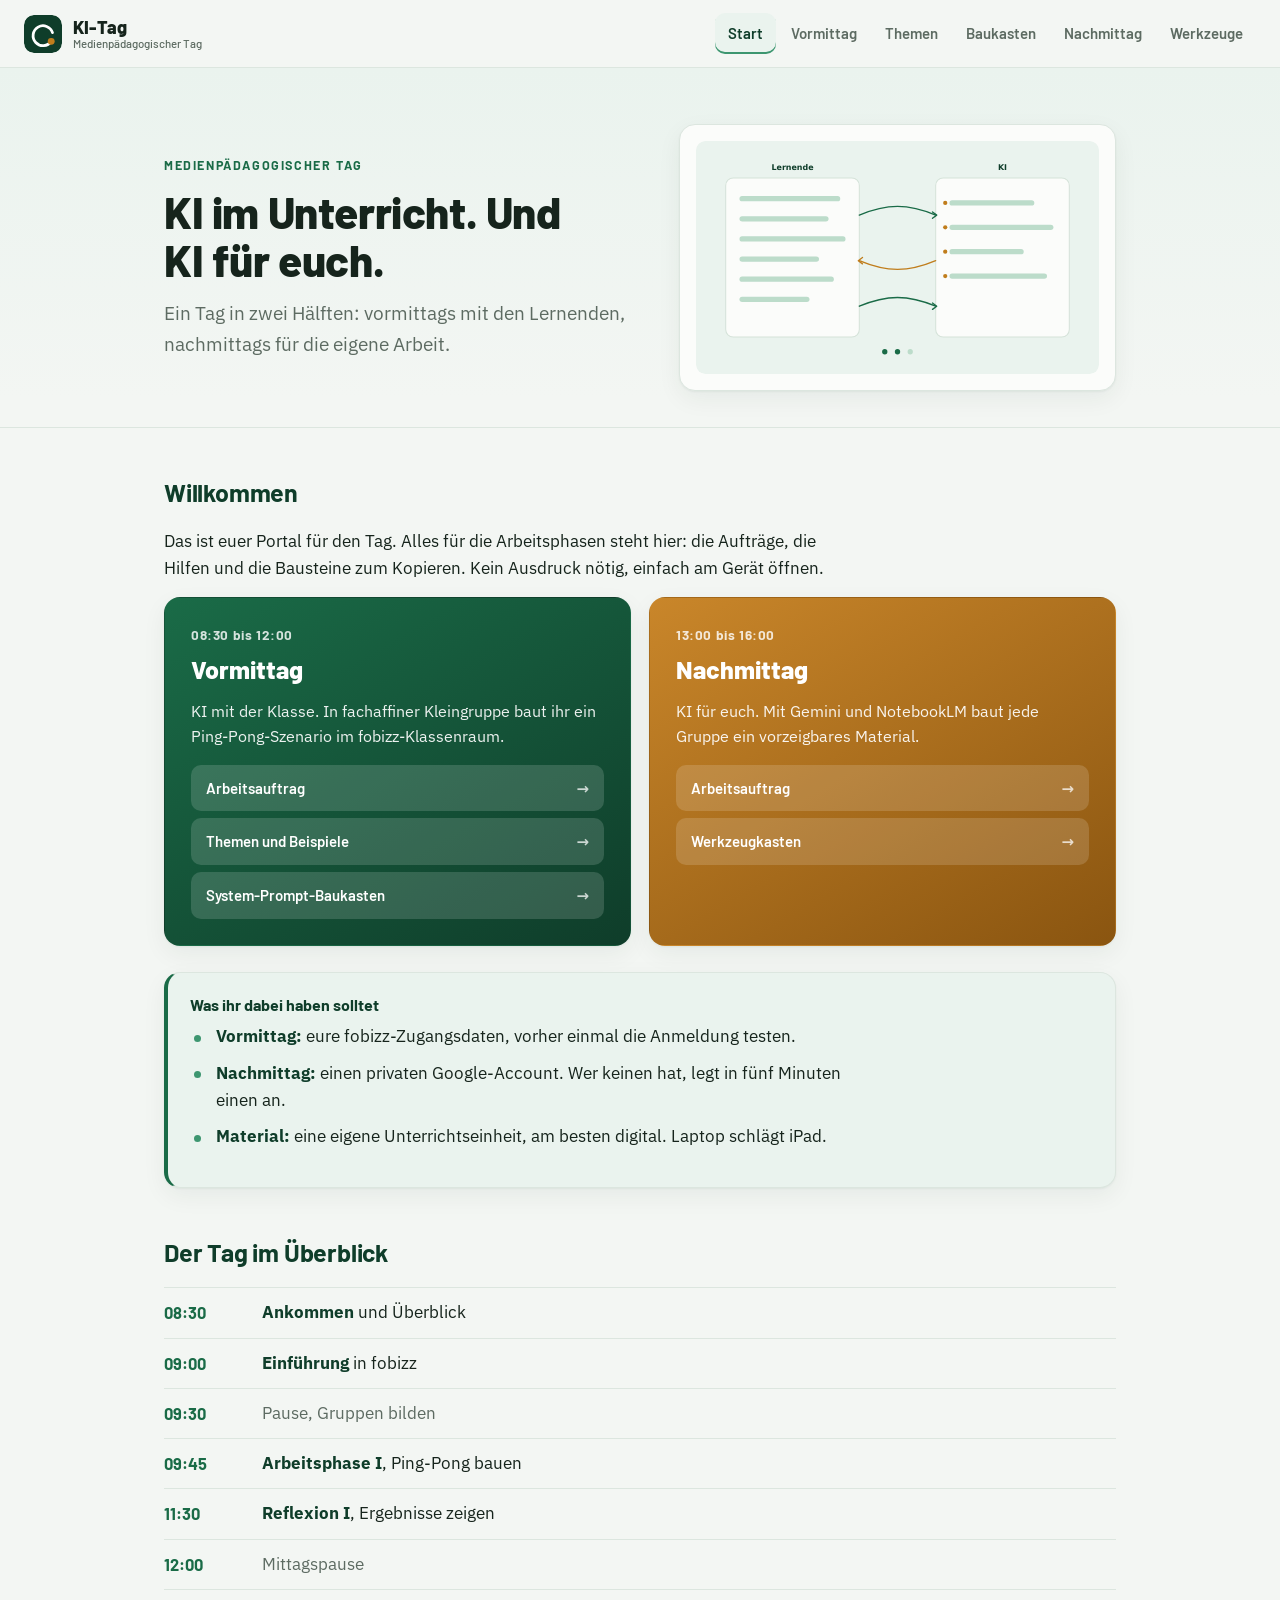
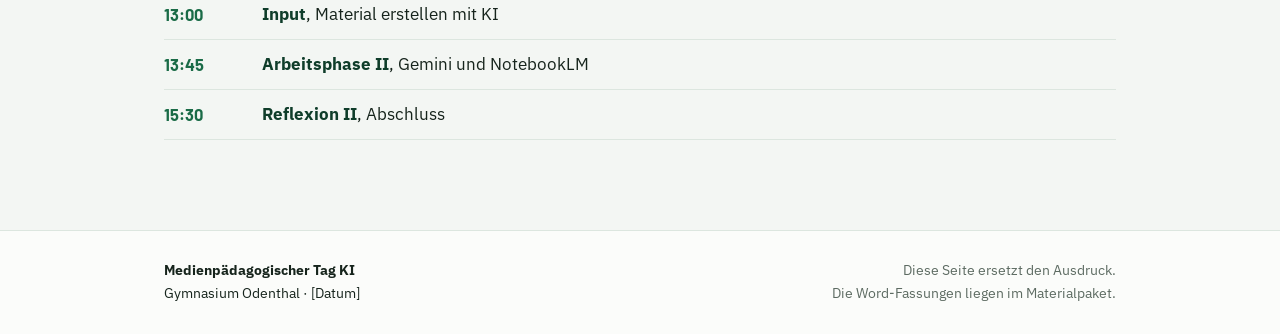
==== website/index.html @ efa5edaa "Master-Paket Medienpädagogischer Tag KI Vollständiges Material für einen KI-Fortbildungstag am Gymna" ====
<!DOCTYPE html>
<html lang="de">
<head>
<meta charset="UTF-8">
<meta name="viewport" content="width=device-width, initial-scale=1">
<meta name="color-scheme" content="light dark">
<title>KI im Unterricht. Und KI für euch. · KI-Tag</title>
<link rel="icon" href="art/mark.svg">
<link rel="preconnect" href="https://fonts.googleapis.com">
<link rel="preconnect" href="https://fonts.gstatic.com" crossorigin>
<link href="https://fonts.googleapis.com/css2?family=Barlow:wght@500;600;700;800&family=IBM+Plex+Sans:wght@400;500;600&display=swap" rel="stylesheet">
<link rel="stylesheet" href="style.css?v=202608081711">
<script>document.documentElement.className+=" js";</script>
</head>
<body class="">
<a class="skip" href="#main">Zum Inhalt springen</a>
<header class="bar">
  <a class="brand" href="index.html">
    <img src="art/mark.svg" alt="" width="38" height="38">
    <span><b>KI-Tag</b><small>Medienpädagogischer Tag</small></span>
  </a>
  <button class="burger" type="button" aria-label="Menü öffnen" aria-expanded="false" data-burger>
    <span></span><span></span><span></span>
  </button>
  <nav class="nav" data-nav><a class="on" href="index.html">Start</a><a class="" href="vormittag-auftrag.html">Vormittag</a><a class="" href="vormittag-themen.html">Themen</a><a class="" href="vormittag-baukasten.html">Baukasten</a><a class="" href="nachmittag-auftrag.html">Nachmittag</a><a class="" href="nachmittag-werkzeugkasten.html">Werkzeuge</a></nav>
</header>

<main id="main">
  <section class="hero split">
    <div class="wrap hero-in">
      <div class="hero-txt">
        <p class="kick">Medienpädagogischer Tag</p>
        <h1>KI im Unterricht. Und KI für euch.</h1>
        <p class="lead">Ein Tag in zwei Hälften: vormittags mit den Lernenden, nachmittags für die eigene Arbeit.</p>
      </div>
      <div class="hero-art"><figure class="art" data-r><img src="art/hero-dialog.svg" alt="Lernende schreiben, die KI fragt zurück, in mehreren Runden" loading="lazy"></figure></div>
    </div>
  </section>
  <div class="wrap body">
<h2>Willkommen</h2>
<p>Das ist euer Portal für den Tag. Alles für die Arbeitsphasen steht hier: die Aufträge, die Hilfen und die
Bausteine zum Kopieren. Kein Ausdruck nötig, einfach am Gerät öffnen.</p>

<div class="phases">
  <div class="ph a" data-r>
    <div class="when">08:30 bis 12:00</div>
    <h2>Vormittag</h2>
    <p>KI mit der Klasse. In fachaffiner Kleingruppe baut ihr ein Ping-Pong-Szenario im fobizz-Klassenraum.</p>
    <div class="lnks">
      <a href="vormittag-auftrag.html">Arbeitsauftrag <span>&rarr;</span></a>
      <a href="vormittag-themen.html">Themen und Beispiele <span>&rarr;</span></a>
      <a href="vormittag-baukasten.html">System-Prompt-Baukasten <span>&rarr;</span></a>
    </div>
  </div>
  <div class="ph b" data-r>
    <div class="when">13:00 bis 16:00</div>
    <h2>Nachmittag</h2>
    <p>KI für euch. Mit Gemini und NotebookLM baut jede Gruppe ein vorzeigbares Material.</p>
    <div class="lnks">
      <a href="nachmittag-auftrag.html">Arbeitsauftrag <span>&rarr;</span></a>
      <a href="nachmittag-werkzeugkasten.html">Werkzeugkasten <span>&rarr;</span></a>
    </div>
  </div>
</div>

<aside class="note ok" data-r><h4>Was ihr dabei haben solltet</h4><ul class="ul"><li><b>Vormittag:</b> eure fobizz-Zugangsdaten, vorher einmal die Anmeldung testen.</li><li><b>Nachmittag:</b> einen privaten Google-Account. Wer keinen hat, legt in fünf Minuten einen an.</li><li><b>Material:</b> eine eigene Unterrichtseinheit, am besten digital. Laptop schlägt iPad.</li></ul></aside>

<h2>Der Tag im Überblick</h2>
<div class="tl" data-r><div class=""><span class="t">08:30</span><span class="w"><b>Ankommen</b> und Überblick</span></div><div class=""><span class="t">09:00</span><span class="w"><b>Einführung</b> in fobizz</span></div><div class="brk"><span class="t">09:30</span><span class="w">Pause, Gruppen bilden</span></div><div class=""><span class="t">09:45</span><span class="w"><b>Arbeitsphase I</b>, Ping-Pong bauen</span></div><div class=""><span class="t">11:30</span><span class="w"><b>Reflexion I</b>, Ergebnisse zeigen</span></div><div class="brk"><span class="t">12:00</span><span class="w">Mittagspause</span></div><div class=""><span class="t">13:00</span><span class="w"><b>Input</b>, Material erstellen mit KI</span></div><div class=""><span class="t">13:45</span><span class="w"><b>Arbeitsphase II</b>, Gemini und NotebookLM</span></div><div class=""><span class="t">15:30</span><span class="w"><b>Reflexion II</b>, Abschluss</span></div></div>
  </div>
</main>

<footer>
  <div class="wrap foot">
    <p><b>Medienpädagogischer Tag KI</b><br>Gymnasium Odenthal · [Datum]</p>
    <p class="mut">Diese Seite ersetzt den Ausdruck.<br>Die Word-Fassungen liegen im Materialpaket.</p>
  </div>
</footer>
<script src="app.js?v=202608081711"></script>
</body>
</html>
---- website/style.css ----
/* KI-Tag. Eine Akzentfarbe (Grün), Amber nur als Phasen-/Warnmarker.
   Radien: 16 Karten, 10 klein, pill für Chips. Konsequent. */
:root{
  --g900:#0f3d2a; --g700:#1a6b47; --g500:#3d9670; --g200:#bcdcca; --g50:#eaf3ee;
  --amb:#a8690f; --amb-bg:#f8ecd7; --amb-ln:#e2c48c;
  --ink:#16241c; --mut:#5d6b62; --line:#dce6df;
  --bg:#f3f6f3; --card:#fbfcfa; --code:#123125; --code-tx:#e6f2ea;
  --r-card:16px; --r-sm:10px;
  --sh:0 1px 2px rgba(16,54,36,.05), 0 8px 24px rgba(16,54,36,.06);
  --disp:"Barlow","Segoe UI Semibold",system-ui,sans-serif;
  --text:"IBM Plex Sans","Segoe UI",system-ui,sans-serif;
}
@media (prefers-color-scheme: dark){
  :root{
    --g900:#a8dcc0; --g700:#5fbc8d; --g500:#4aa87a; --g200:#2b4d3b; --g50:#17281f;
    --amb:#e0a94a; --amb-bg:#2c2216; --amb-ln:#5c451f;
    --ink:#e8efe9; --mut:#9fb0a5; --line:#26372d;
    --bg:#0e1712; --card:#141f19; --code:#0a1710; --code-tx:#dcecE2;
    --sh:0 1px 2px rgba(0,0,0,.3), 0 8px 24px rgba(0,0,0,.25);
  }
}
*{box-sizing:border-box;margin:0;padding:0}
html{scroll-behavior:smooth}
body{font-family:var(--text);color:var(--ink);background:var(--bg);line-height:1.65;
  -webkit-font-smoothing:antialiased;font-size:16.5px}
h1,h2,h3,h4,.kick,.brand,.tag,.sn,.dur,.copy,dt{font-family:var(--disp)}
.wrap{max-width:1000px;margin-inline:auto;padding-inline:24px}
.skip{position:absolute;left:-999px}
.skip:focus{left:12px;top:12px;z-index:99;background:var(--g900);color:#fff;padding:10px 16px;border-radius:var(--r-sm)}

/* Kopfleiste, eine Zeile, max 72px */
.bar{position:sticky;top:0;z-index:40;display:flex;align-items:center;gap:20px;height:68px;
  padding-inline:24px;background:color-mix(in srgb, var(--bg) 88%, transparent);
  backdrop-filter:blur(10px);border-bottom:1px solid var(--line)}
.brand{display:flex;align-items:center;gap:11px;text-decoration:none;color:var(--ink);margin-right:auto}
.brand img{border-radius:10px;display:block}
.brand span{display:flex;flex-direction:column;line-height:1.15}
.brand b{font-size:18px;font-weight:800;letter-spacing:.2px}
.brand small{font-size:11.5px;color:var(--mut);font-weight:500}
.nav{display:flex;gap:2px}
.nav a{color:var(--mut);text-decoration:none;font-family:var(--disp);font-weight:600;font-size:15px;
  padding:8px 13px;border-radius:var(--r-sm);transition:background .15s,color .15s}
.nav a:hover{color:var(--ink);background:var(--g50)}
.nav a.on{color:var(--g900);background:var(--g50);box-shadow:inset 0 -2px 0 var(--g500)}
.burger{display:none;flex-direction:column;gap:5px;background:none;border:0;padding:9px;cursor:pointer}
.burger span{width:24px;height:2.5px;background:var(--ink);border-radius:2px}

/* Hero */
.hero{padding:56px 0 36px;border-bottom:1px solid var(--line);
  background:linear-gradient(180deg, var(--g50) 0%, transparent 92%)}
body.ph-nm .hero{background:linear-gradient(180deg, var(--amb-bg) 0%, transparent 92%)}
.hero-in{display:grid;gap:32px;align-items:center}
.hero.split .hero-in{grid-template-columns:1.05fr .95fr}
.kick{font-size:12.5px;font-weight:700;letter-spacing:1.6px;text-transform:uppercase;
  color:var(--g700);margin-bottom:12px}
body.ph-nm .kick{color:var(--amb)}
h1{font-family:var(--disp);font-size:clamp(29px,4.4vw,44px);font-weight:800;line-height:1.1;
  letter-spacing:-.4px;max-width:17ch}
.lead{font-size:clamp(16.5px,1.7vw,19px);color:var(--mut);margin-top:13px;max-width:46ch}
.hero-art .art{margin:0}

/* Inhalt */
/* Nur vertikal setzen. Die Kurzschreibweise würde padding-inline von .wrap plätten. */
.body{padding-block:44px 72px}
.body>h2{font-family:var(--disp);font-size:25px;font-weight:700;color:var(--g900);
  margin:44px 0 14px;letter-spacing:-.2px}
.body>h2:first-child{margin-top:0}
.body>p{margin-bottom:15px;max-width:68ch}
.mut{color:var(--mut)}
a{color:var(--g700)}
a:hover{color:var(--g900)}

/* Grafik-Karten */
.art{background:var(--card);border:1px solid var(--line);border-radius:var(--r-card);
  padding:16px;box-shadow:var(--sh);margin:22px 0}
.art.wide{padding:20px}
.art img{width:100%;display:block;border-radius:8px}
/* Im Dunkelmodus wird die Grafik zur hellen Tafel statt zu Weiß-in-Dunkel-in-Dunkel. */
@media (prefers-color-scheme: dark){
  .art{background:#eef2ef;border-color:#31463a}
  .art img{border-radius:6px}
}

/* Listen */
.ul{list-style:none;margin:0 0 18px}
.ul li{position:relative;padding-left:26px;margin-bottom:9px;max-width:68ch}
.ul li::before{content:"";position:absolute;left:4px;top:.72em;width:7px;height:7px;
  border-radius:50%;background:var(--g500)}
.ul li b{color:var(--g900)}

/* Karten */
.grid{display:grid;gap:16px;margin:6px 0 22px}
.grid.c2{grid-template-columns:1fr 1fr}
.grid.c3{grid-template-columns:repeat(3,1fr)}
.card{background:var(--card);border:1px solid var(--line);border-radius:var(--r-card);
  padding:22px;box-shadow:var(--sh);transition:transform .18s, box-shadow .18s}
.card:hover{transform:translateY(-2px);box-shadow:0 2px 4px rgba(16,54,36,.06),0 14px 32px rgba(16,54,36,.09)}
.card h3{font-size:18.5px;font-weight:700;color:var(--g900);margin-bottom:7px}
.card p{font-size:15.5px;margin-bottom:8px}
.card .ul li{font-size:15px}
.card.amb{background:var(--amb-bg);border-color:var(--amb-ln)}
.card.amb h3{color:var(--amb)}
.tag{display:inline-block;font-size:11.5px;font-weight:700;letter-spacing:.7px;text-transform:uppercase;
  color:#fff;background:var(--g700);padding:3px 11px;border-radius:999px;margin-bottom:9px}
.card.amb .tag{background:var(--amb)}

/* Hinweise */
.note{border-radius:var(--r-card);padding:19px 22px;margin:20px 0;border:1px solid var(--line);
  background:var(--card);box-shadow:var(--sh);border-left:4px solid var(--g500)}
.note h4{font-size:16px;margin-bottom:5px;color:var(--g900)}
.note p{font-size:15.5px}
.note.warn{background:var(--amb-bg);border-color:var(--amb-ln);border-left-color:var(--amb)}
.note.warn h4{color:var(--amb)}
.note.ok{border-left-color:var(--g700);background:var(--g50)}

/* Schritte */
.steps{list-style:none;counter-reset:s;margin:8px 0 24px}
.steps>li{background:var(--card);border:1px solid var(--line);border-radius:var(--r-card);
  padding:20px 22px;margin-bottom:13px;box-shadow:var(--sh)}
.sh{display:flex;align-items:center;gap:13px;margin-bottom:7px}
.sn{flex:0 0 auto;display:grid;place-items:center;width:34px;height:34px;border-radius:50%;
  background:var(--g700);color:#fff;font-weight:800;font-size:16px}
.sh h3{font-size:18.5px;color:var(--g900);flex:1;font-weight:700}
.dur{flex:0 0 auto;background:var(--g50);color:var(--g700);font-weight:700;font-size:12.5px;
  padding:4px 11px;border-radius:999px;white-space:nowrap}
.sb{padding-left:47px}
.sb p{font-size:15.5px;margin-bottom:8px}

/* Code + Kopieren */
.snip{position:relative;margin:11px 0 15px}
.snip pre{background:var(--code);color:var(--code-tx);border-radius:12px;padding:18px 20px;
  padding-right:118px;overflow:auto}
.snip code{font-family:ui-monospace,"SF Mono",Menlo,Consolas,monospace;font-size:14px;
  line-height:1.6;white-space:pre-wrap}
.copy{position:absolute;top:11px;right:11px;background:var(--g500);color:#fff;border:0;
  font-family:var(--disp);font-weight:700;font-size:13px;padding:7px 14px;border-radius:9px;
  cursor:pointer;transition:background .15s, transform .1s}
.copy:hover{background:var(--g700)}
.copy:active{transform:scale(.97)}
.copy.done{background:var(--amb);color:#fff}

/* Definitionsliste (Beispiele) */
.dl{margin:2px 0 0}
.dl>div{display:grid;grid-template-columns:34% 1fr;gap:14px;padding:9px 0;border-top:1px solid var(--line)}
.dl>div:first-child{border-top:0;padding-top:2px}
dt{font-weight:600;font-size:14.5px;color:var(--g900)}
dd{font-size:15px}

/* Zeitplan */
.tl{margin:4px 0 8px;border-top:1px solid var(--line)}
.tl div{display:grid;grid-template-columns:82px 1fr;gap:16px;padding:11px 0;border-bottom:1px solid var(--line)}
.tl .t{font-family:var(--disp);font-weight:700;color:var(--g700)}
.tl .brk .w{color:var(--mut)}
.tl b{color:var(--g900)}

/* Phasen-Kacheln */
.phases{display:grid;grid-template-columns:1fr 1fr;gap:18px;margin:4px 0 26px}
.ph{border-radius:var(--r-card);padding:26px;box-shadow:var(--sh);border:1px solid transparent}
.ph.a{background:linear-gradient(150deg,var(--g700),var(--g900))}
.ph.b{background:linear-gradient(150deg,#c9862a,#8a5510)}
.ph .when{font-family:var(--disp);font-weight:700;font-size:13.5px;color:rgba(255,255,255,.82);letter-spacing:.6px}
.ph h2{font-family:var(--disp);font-size:25px;color:#fff;margin:3px 0 8px;font-weight:800}
.ph p{color:rgba(255,255,255,.92);font-size:15.5px;margin-bottom:15px}
.ph .lnks{display:flex;flex-direction:column;gap:7px}
.ph .lnks a{display:flex;justify-content:space-between;align-items:center;gap:10px;
  background:rgba(255,255,255,.15);color:#fff;text-decoration:none;font-family:var(--disp);
  font-weight:600;font-size:15px;padding:11px 15px;border-radius:var(--r-sm);transition:background .15s}
.ph .lnks a:hover{background:rgba(255,255,255,.28)}
.ph .lnks span{opacity:.75}

/* Fußzeile + Seitenwechsel */
.next{display:flex;justify-content:space-between;gap:14px;margin-top:38px;padding-top:20px;
  border-top:1px solid var(--line);font-family:var(--disp);font-weight:700}
.next a{text-decoration:none}
footer{border-top:1px solid var(--line);background:var(--card);padding:28px 0;margin-top:10px}
.foot{display:flex;justify-content:space-between;gap:20px;flex-wrap:wrap;font-size:14px}
.foot .mut{text-align:right}

/* Bewegung: nur dezent, abschaltbar, und nur wenn JS läuft.
   Ohne die .js-Klasse bleibt alles sichtbar. Kein Blankoseiten-Risiko. */
@media (prefers-reduced-motion: no-preference){
  html.js [data-r]{opacity:0;transform:translateY(14px)}
  html.js [data-r].in{opacity:1;transform:none;
    transition:opacity .5s ease, transform .5s cubic-bezier(.16,1,.3,1)}
}

@media (max-width:820px){
  .hero.split .hero-in{grid-template-columns:1fr}
  .grid.c2,.grid.c3,.phases{grid-template-columns:1fr}
}
@media (max-width:720px){
  .burger{display:flex}
  .nav{position:absolute;top:68px;left:0;right:0;flex-direction:column;gap:2px;padding:10px 16px 16px;
    background:var(--card);border-bottom:1px solid var(--line);box-shadow:var(--sh);display:none}
  .nav.open{display:flex}
  .nav a{font-size:16px;padding:12px 14px}
  .sb{padding-left:0}
  .dl>div{grid-template-columns:1fr;gap:2px}
  .foot{flex-direction:column}
  .foot .mut{text-align:left}
  .snip pre{padding-right:20px;padding-top:46px}
}
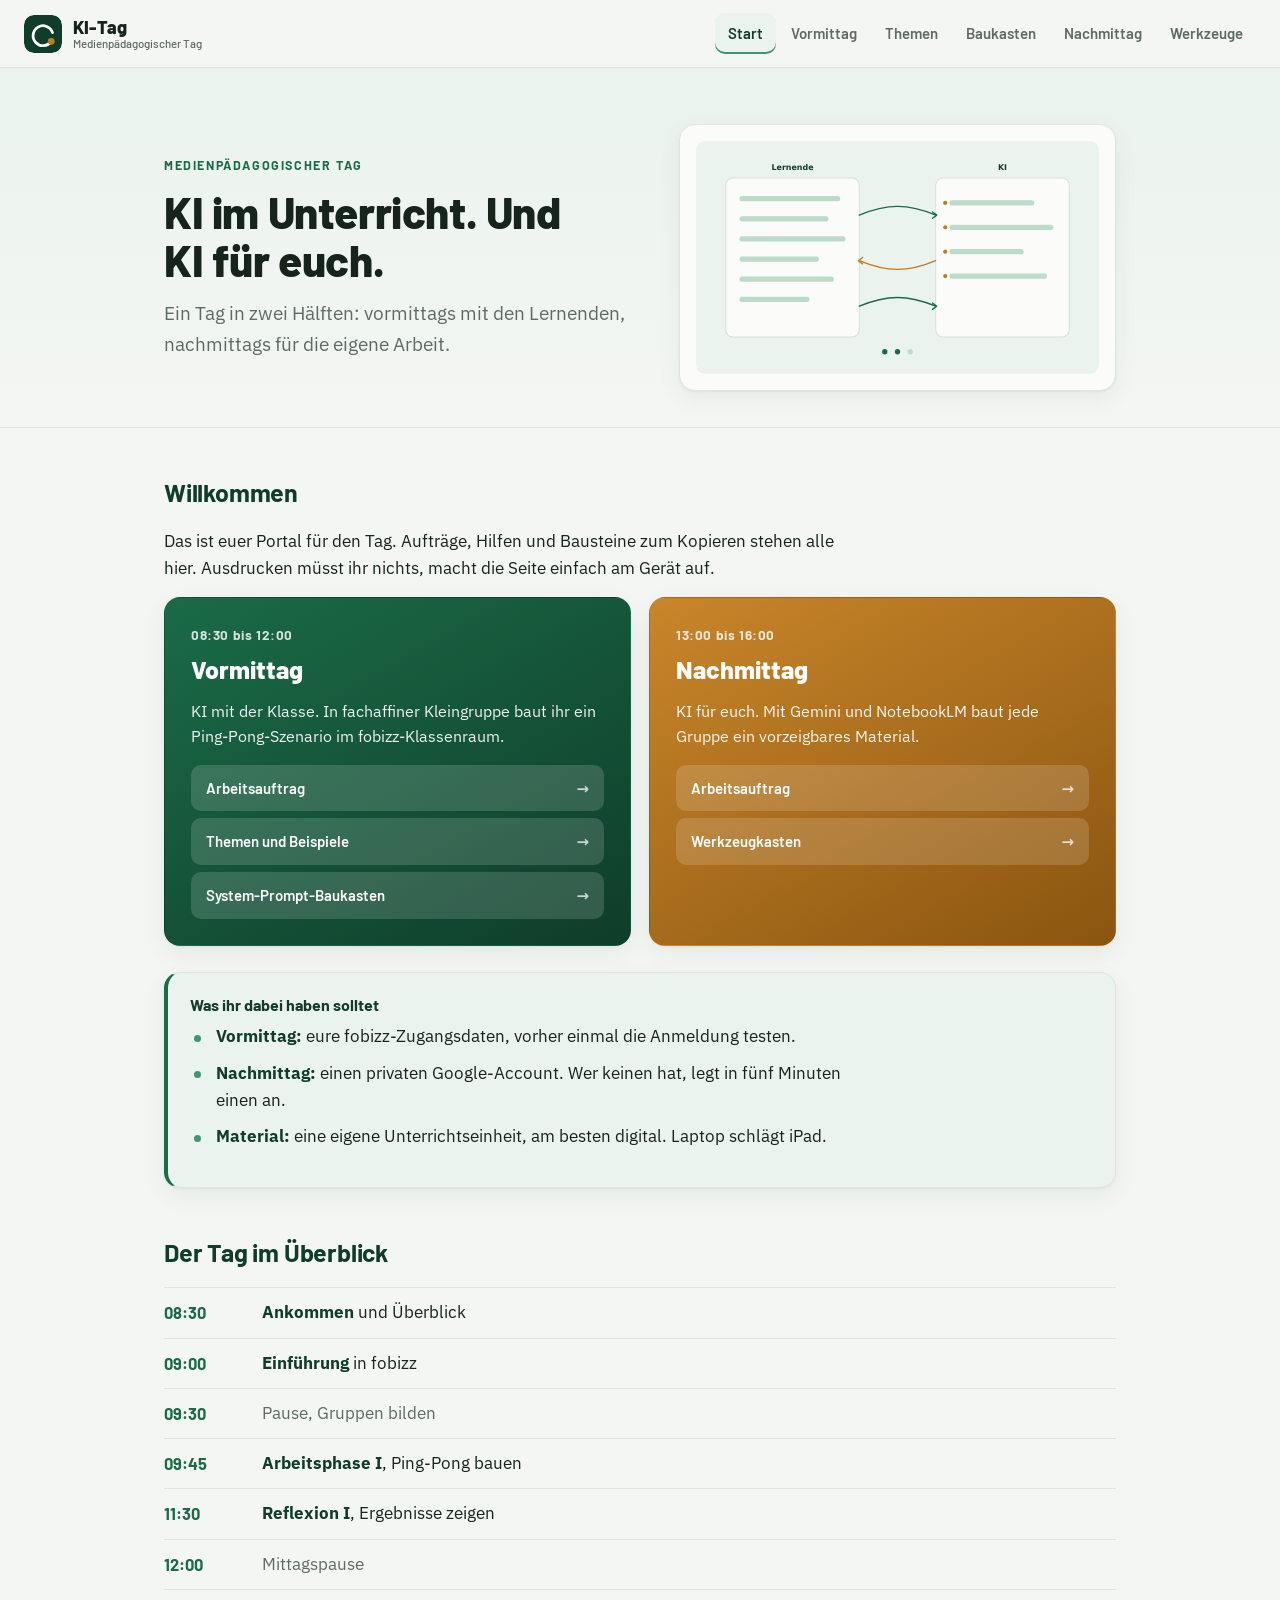
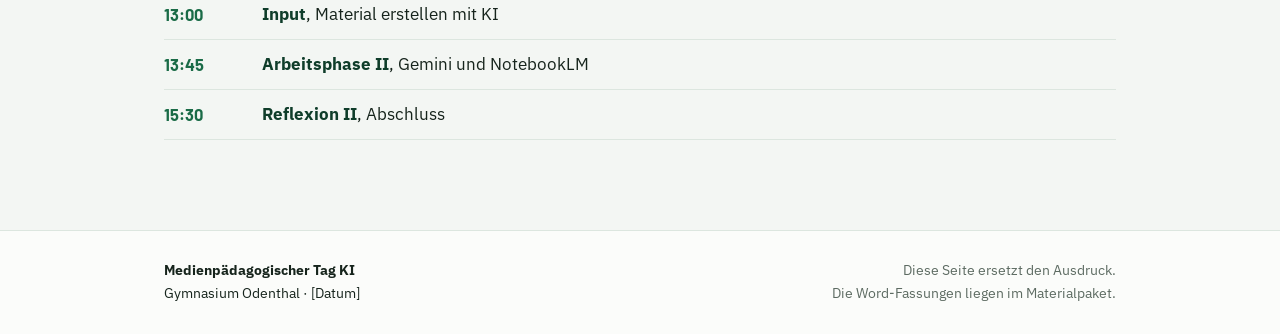
==== commit 33beaadb: "Deutschsprachige Überarbeitung mit dem klartext-Skill Alle Texte durch die 36 Muster des klartext-Sk" ====
--- a/website/index.html
+++ b/website/index.html
@@ -9,7 +9,7 @@
 <link rel="preconnect" href="https://fonts.googleapis.com">
 <link rel="preconnect" href="https://fonts.gstatic.com" crossorigin>
 <link href="https://fonts.googleapis.com/css2?family=Barlow:wght@500;600;700;800&family=IBM+Plex+Sans:wght@400;500;600&display=swap" rel="stylesheet">
-<link rel="stylesheet" href="style.css?v=202608081711">
+<link rel="stylesheet" href="style.css?v=202608091830">
 <script>document.documentElement.className+=" js";</script>
 </head>
 <body class="">
@@ -38,8 +38,8 @@
   </section>
   <div class="wrap body">
 <h2>Willkommen</h2>
-<p>Das ist euer Portal für den Tag. Alles für die Arbeitsphasen steht hier: die Aufträge, die Hilfen und die
-Bausteine zum Kopieren. Kein Ausdruck nötig, einfach am Gerät öffnen.</p>
+<p>Das ist euer Portal für den Tag. Aufträge, Hilfen und Bausteine zum Kopieren stehen alle hier.
+Ausdrucken müsst ihr nichts, macht die Seite einfach am Gerät auf.</p>
 
 <div class="phases">
   <div class="ph a" data-r>
@@ -76,6 +76,6 @@
     <p class="mut">Diese Seite ersetzt den Ausdruck.<br>Die Word-Fassungen liegen im Materialpaket.</p>
   </div>
 </footer>
-<script src="app.js?v=202608081711"></script>
+<script src="app.js?v=202608091830"></script>
 </body>
 </html>
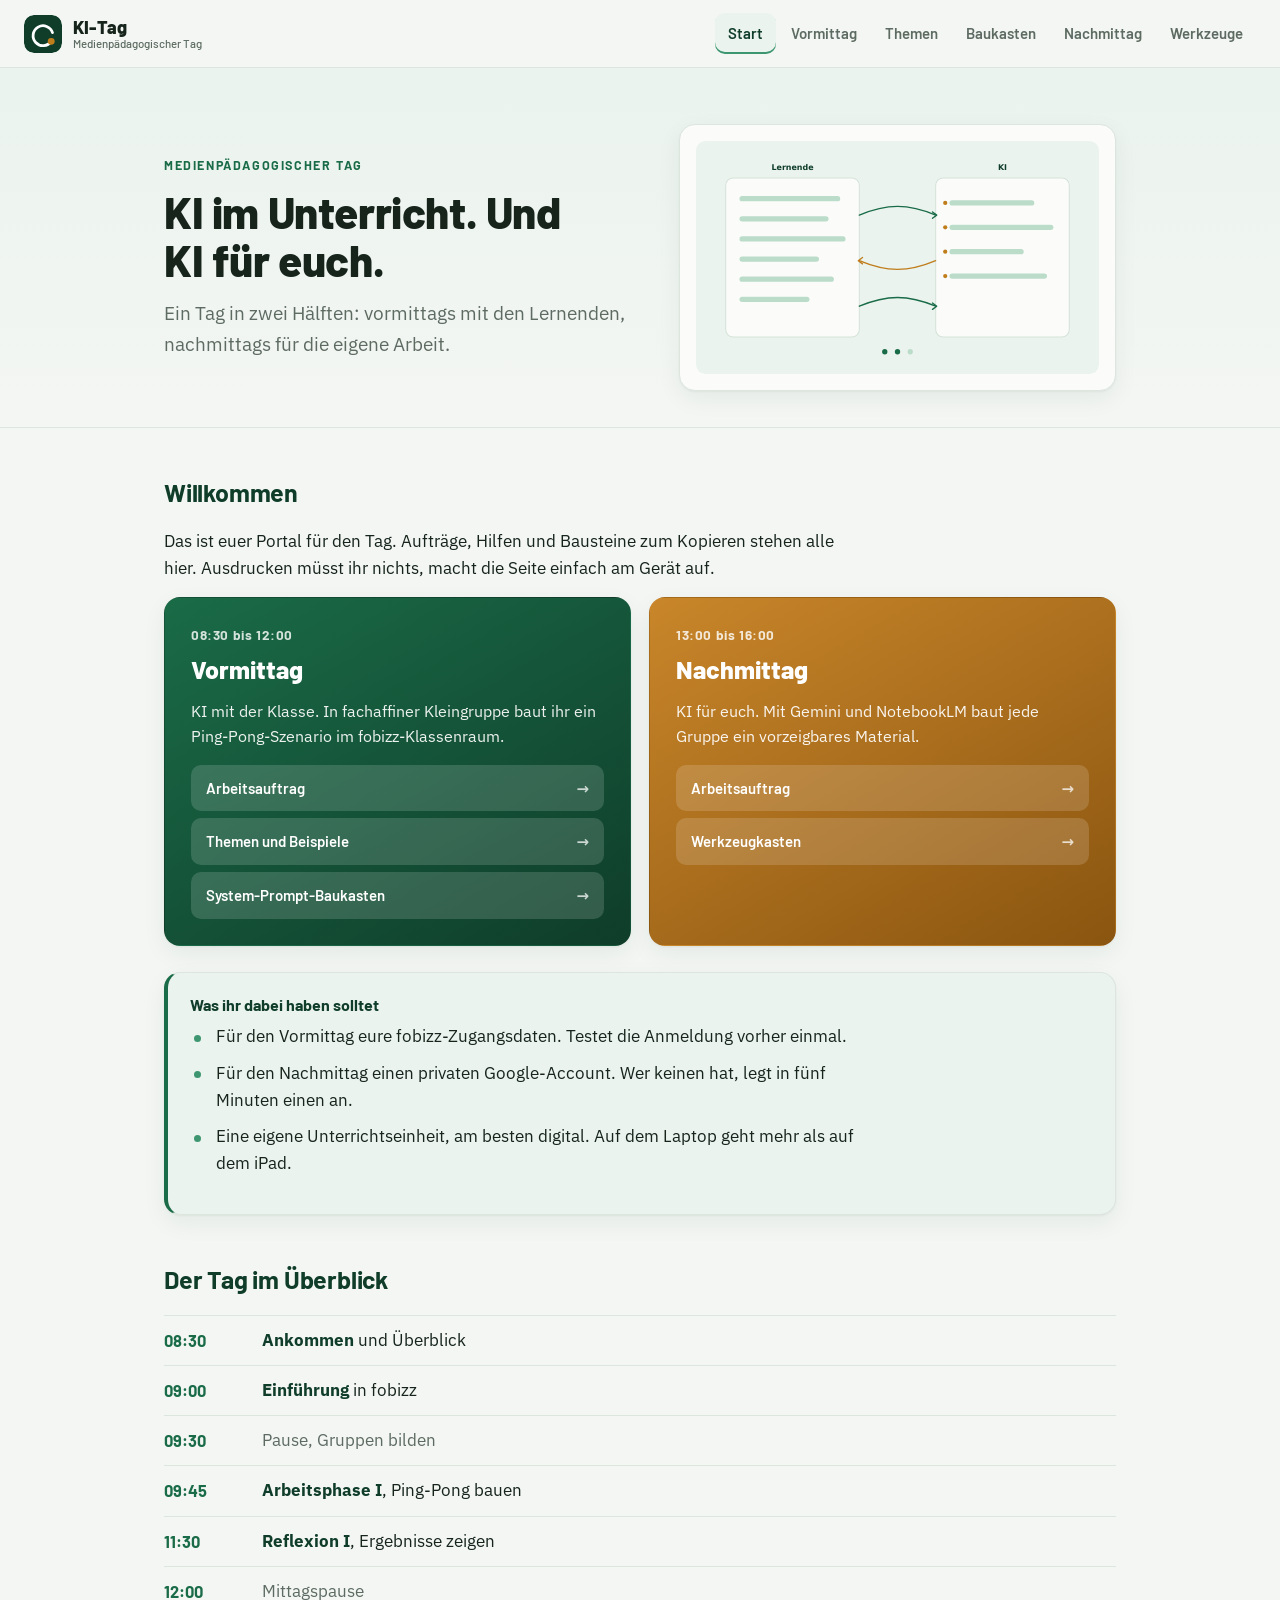
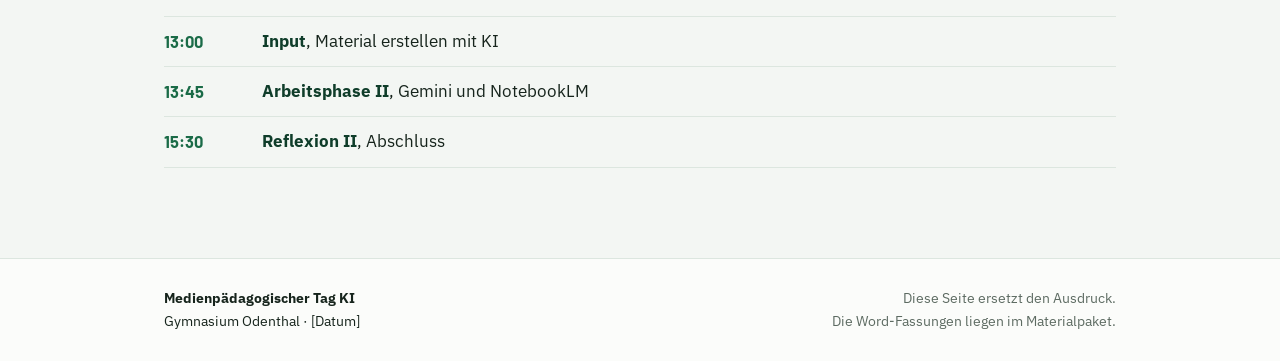
==== commit e6f06fe3: "Zweiter Sprachdurchgang mit dem vermenschlichen-Skill Der Skill von LOGIN-TB baut auf der deutschen " ====
--- a/website/index.html
+++ b/website/index.html
@@ -9,7 +9,7 @@
 <link rel="preconnect" href="https://fonts.googleapis.com">
 <link rel="preconnect" href="https://fonts.gstatic.com" crossorigin>
 <link href="https://fonts.googleapis.com/css2?family=Barlow:wght@500;600;700;800&family=IBM+Plex+Sans:wght@400;500;600&display=swap" rel="stylesheet">
-<link rel="stylesheet" href="style.css?v=202608091830">
+<link rel="stylesheet" href="style.css?v=202608091843">
 <script>document.documentElement.className+=" js";</script>
 </head>
 <body class="">
@@ -63,7 +63,7 @@
   </div>
 </div>
 
-<aside class="note ok" data-r><h4>Was ihr dabei haben solltet</h4><ul class="ul"><li><b>Vormittag:</b> eure fobizz-Zugangsdaten, vorher einmal die Anmeldung testen.</li><li><b>Nachmittag:</b> einen privaten Google-Account. Wer keinen hat, legt in fünf Minuten einen an.</li><li><b>Material:</b> eine eigene Unterrichtseinheit, am besten digital. Laptop schlägt iPad.</li></ul></aside>
+<aside class="note ok" data-r><h4>Was ihr dabei haben solltet</h4><ul class="ul"><li>Für den Vormittag eure fobizz-Zugangsdaten. Testet die Anmeldung vorher einmal.</li><li>Für den Nachmittag einen privaten Google-Account. Wer keinen hat, legt in fünf Minuten einen an.</li><li>Eine eigene Unterrichtseinheit, am besten digital. Auf dem Laptop geht mehr als auf dem iPad.</li></ul></aside>
 
 <h2>Der Tag im Überblick</h2>
 <div class="tl" data-r><div class=""><span class="t">08:30</span><span class="w"><b>Ankommen</b> und Überblick</span></div><div class=""><span class="t">09:00</span><span class="w"><b>Einführung</b> in fobizz</span></div><div class="brk"><span class="t">09:30</span><span class="w">Pause, Gruppen bilden</span></div><div class=""><span class="t">09:45</span><span class="w"><b>Arbeitsphase I</b>, Ping-Pong bauen</span></div><div class=""><span class="t">11:30</span><span class="w"><b>Reflexion I</b>, Ergebnisse zeigen</span></div><div class="brk"><span class="t">12:00</span><span class="w">Mittagspause</span></div><div class=""><span class="t">13:00</span><span class="w"><b>Input</b>, Material erstellen mit KI</span></div><div class=""><span class="t">13:45</span><span class="w"><b>Arbeitsphase II</b>, Gemini und NotebookLM</span></div><div class=""><span class="t">15:30</span><span class="w"><b>Reflexion II</b>, Abschluss</span></div></div>
@@ -76,6 +76,6 @@
     <p class="mut">Diese Seite ersetzt den Ausdruck.<br>Die Word-Fassungen liegen im Materialpaket.</p>
   </div>
 </footer>
-<script src="app.js?v=202608091830"></script>
+<script src="app.js?v=202608091843"></script>
 </body>
 </html>
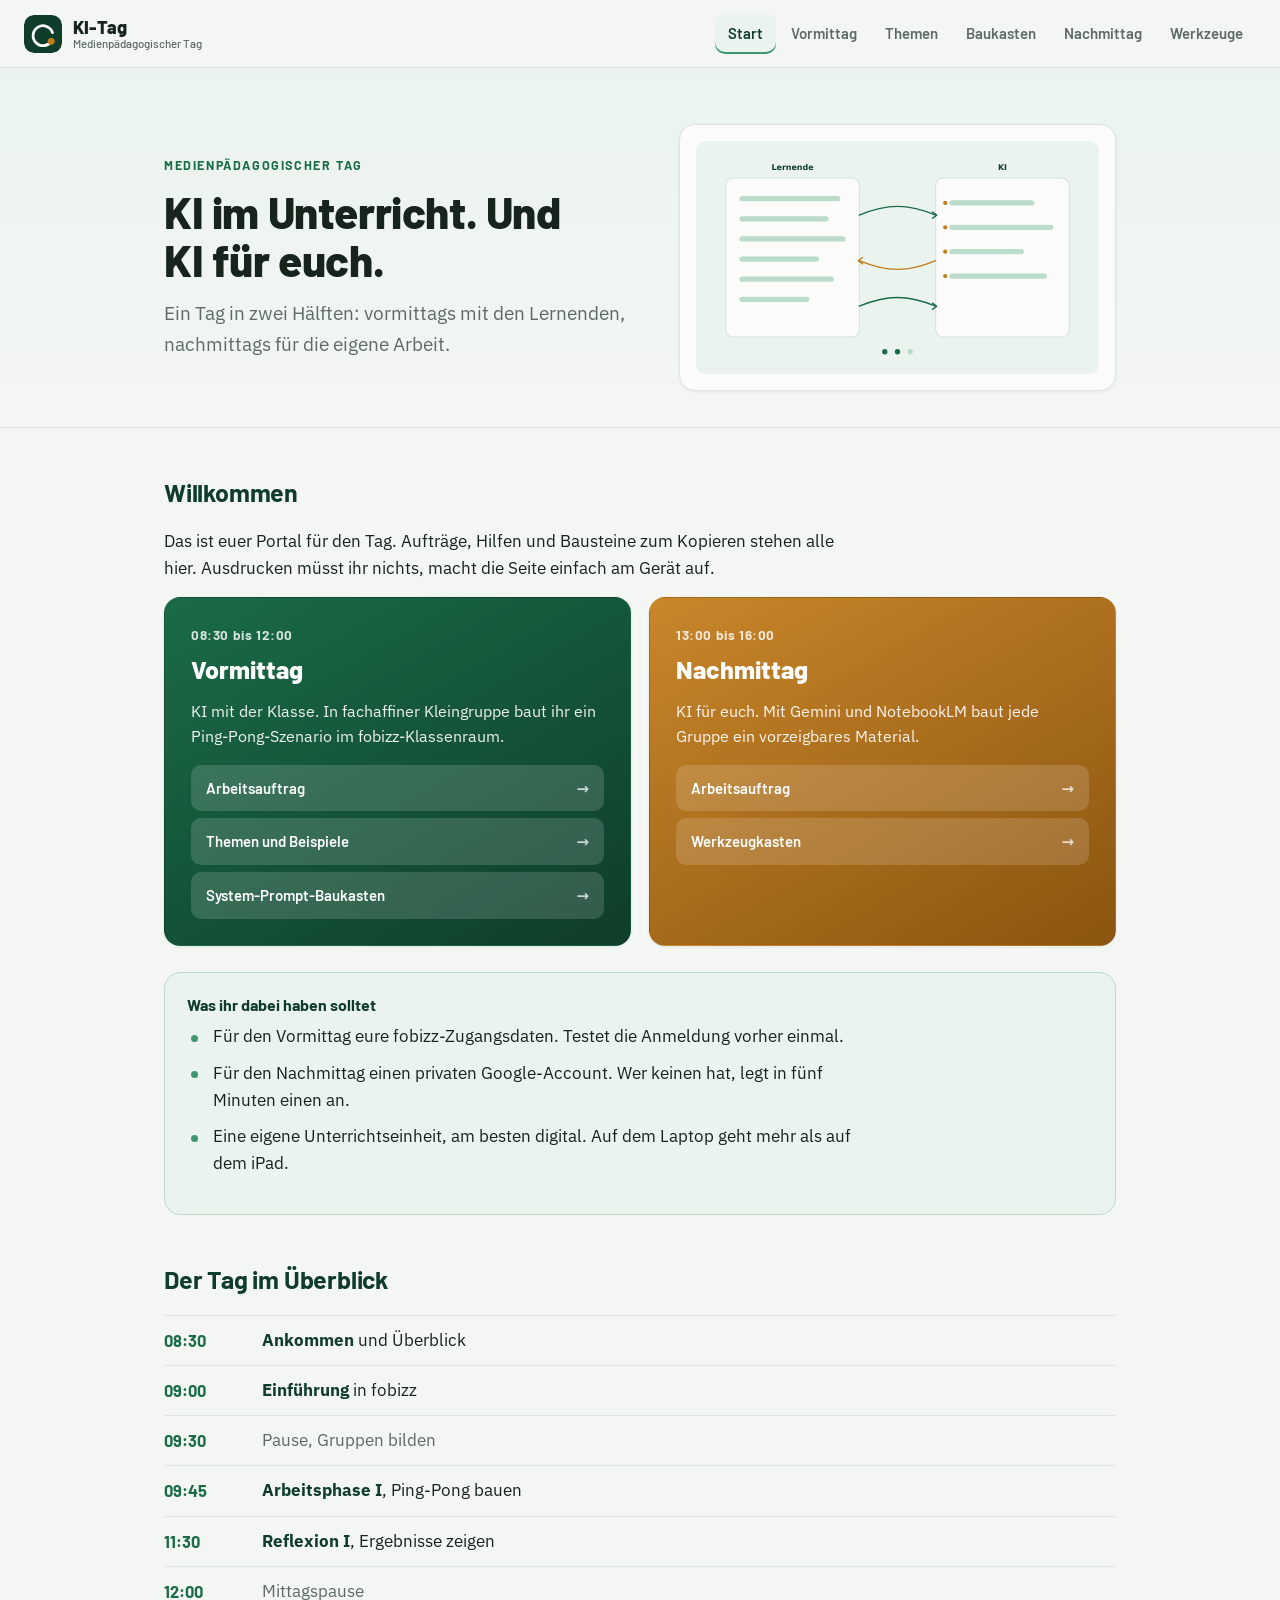
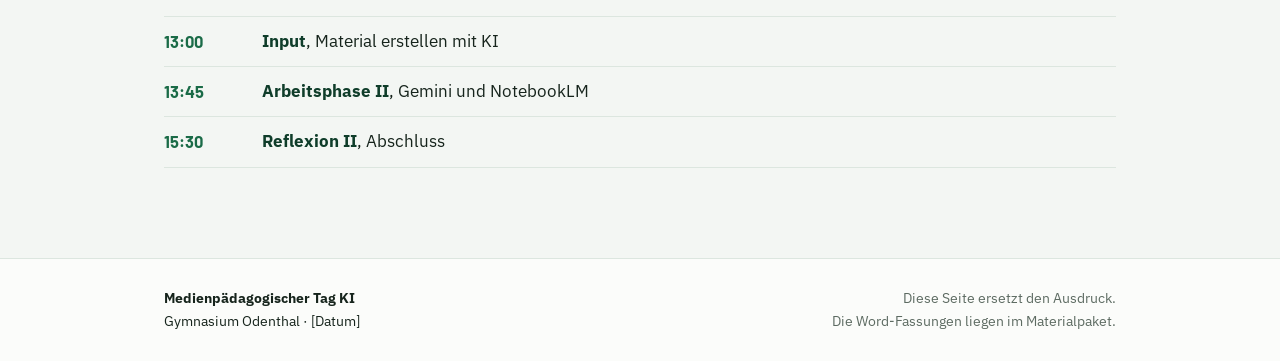
==== commit 244195e7: "Design-Durchgang mit dem impeccable-Skill Der Detektor des Skills fand 11 Stellen, drei davon echte " ====
--- a/website/index.html
+++ b/website/index.html
@@ -9,7 +9,7 @@
 <link rel="preconnect" href="https://fonts.googleapis.com">
 <link rel="preconnect" href="https://fonts.gstatic.com" crossorigin>
 <link href="https://fonts.googleapis.com/css2?family=Barlow:wght@500;600;700;800&family=IBM+Plex+Sans:wght@400;500;600&display=swap" rel="stylesheet">
-<link rel="stylesheet" href="style.css?v=202608091843">
+<link rel="stylesheet" href="style.css?v=202608091853">
 <script>document.documentElement.className+=" js";</script>
 </head>
 <body class="">
@@ -76,6 +76,6 @@
     <p class="mut">Diese Seite ersetzt den Ausdruck.<br>Die Word-Fassungen liegen im Materialpaket.</p>
   </div>
 </footer>
-<script src="app.js?v=202608091843"></script>
+<script src="app.js?v=202608091853"></script>
 </body>
 </html>
--- a/website/style.css
+++ b/website/style.css
@@ -6,7 +6,7 @@
   --ink:#16241c; --mut:#5d6b62; --line:#dce6df;
   --bg:#f3f6f3; --card:#fbfcfa; --code:#123125; --code-tx:#e6f2ea;
   --r-card:16px; --r-sm:10px;
-  --sh:0 1px 2px rgba(16,54,36,.05), 0 8px 24px rgba(16,54,36,.06);
+  --sh:0 1px 3px rgba(16,54,36,.07);
   --disp:"Barlow","Segoe UI Semibold",system-ui,sans-serif;
   --text:"IBM Plex Sans","Segoe UI",system-ui,sans-serif;
 }
@@ -16,7 +16,7 @@
     --amb:#e0a94a; --amb-bg:#2c2216; --amb-ln:#5c451f;
     --ink:#e8efe9; --mut:#9fb0a5; --line:#26372d;
     --bg:#0e1712; --card:#141f19; --code:#0a1710; --code-tx:#dcecE2;
-    --sh:0 1px 2px rgba(0,0,0,.3), 0 8px 24px rgba(0,0,0,.25);
+    --sh:0 1px 3px rgba(0,0,0,.32);
   }
 }
 *{box-sizing:border-box;margin:0;padding:0}
@@ -94,7 +94,7 @@
 .grid.c3{grid-template-columns:repeat(3,1fr)}
 .card{background:var(--card);border:1px solid var(--line);border-radius:var(--r-card);
   padding:22px;box-shadow:var(--sh);transition:transform .18s, box-shadow .18s}
-.card:hover{transform:translateY(-2px);box-shadow:0 2px 4px rgba(16,54,36,.06),0 14px 32px rgba(16,54,36,.09)}
+.card:hover{transform:translateY(-2px);box-shadow:0 3px 8px rgba(16,54,36,.10)}
 .card h3{font-size:18.5px;font-weight:700;color:var(--g900);margin-bottom:7px}
 .card p{font-size:15.5px;margin-bottom:8px}
 .card .ul li{font-size:15px}
@@ -104,14 +104,14 @@
   color:#fff;background:var(--g700);padding:3px 11px;border-radius:999px;margin-bottom:9px}
 .card.amb .tag{background:var(--amb)}
 
-/* Hinweise */
-.note{border-radius:var(--r-card);padding:19px 22px;margin:20px 0;border:1px solid var(--line);
-  background:var(--card);box-shadow:var(--sh);border-left:4px solid var(--g500)}
+/* Hinweise. Kein Seitenstreifen: voller Rahmen im Akzentton plus Flächenton. */
+.note{border-radius:var(--r-card);padding:19px 22px;margin:20px 0;
+  border:1px solid var(--g200);background:var(--g50);box-shadow:none}
 .note h4{font-size:16px;margin-bottom:5px;color:var(--g900)}
 .note p{font-size:15.5px}
-.note.warn{background:var(--amb-bg);border-color:var(--amb-ln);border-left-color:var(--amb)}
+.note.warn{background:var(--amb-bg);border-color:var(--amb-ln)}
 .note.warn h4{color:var(--amb)}
-.note.ok{border-left-color:var(--g700);background:var(--g50)}
+.note.ok{background:var(--g50);border-color:var(--g200)}
 
 /* Schritte */
 .steps{list-style:none;counter-reset:s;margin:8px 0 24px}
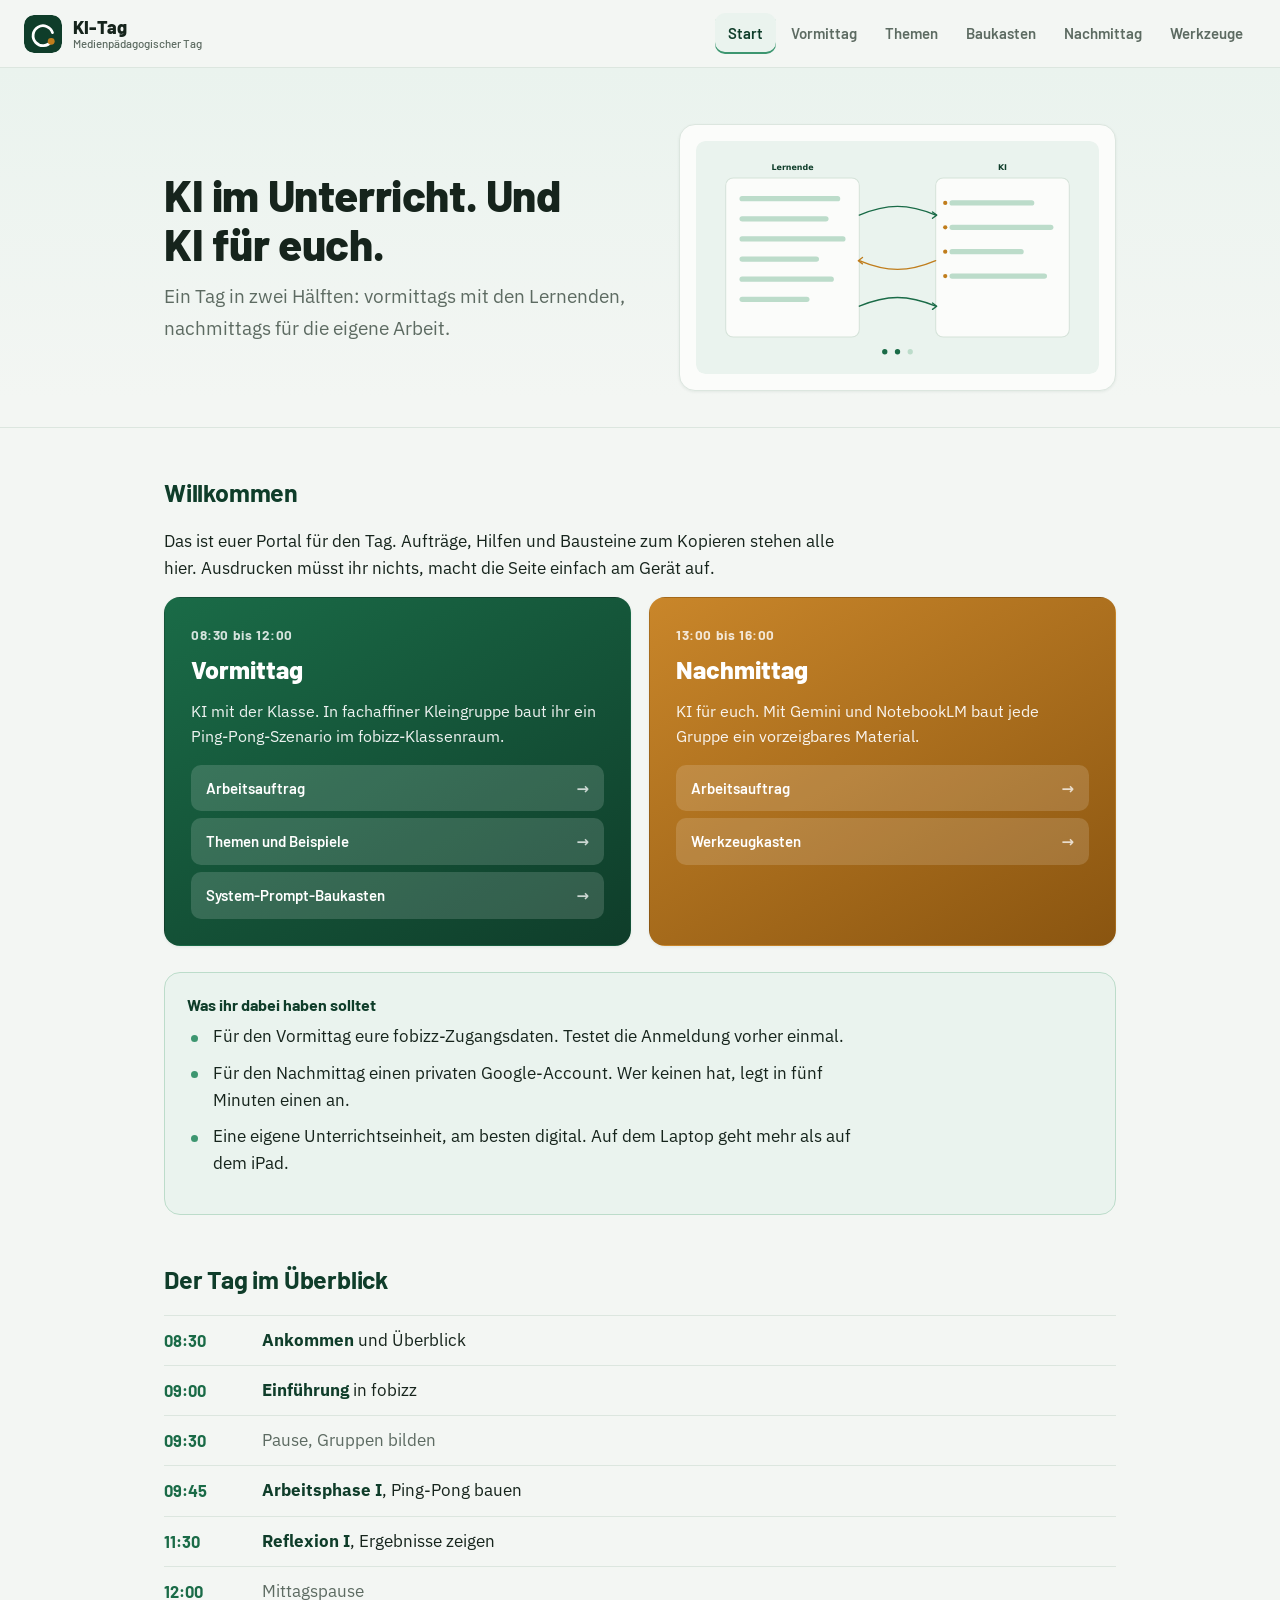
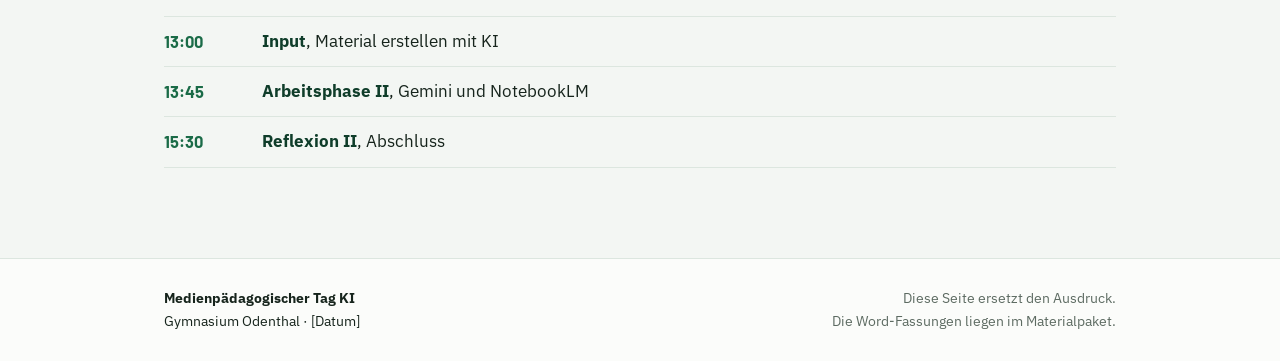
==== commit 577f0335: "Kicker entfernt, dabei einen Spezifitaetsfehler gefunden Der Craft-Floor von impeccable v4 verbietet" ====
--- a/website/index.html
+++ b/website/index.html
@@ -9,7 +9,7 @@
 <link rel="preconnect" href="https://fonts.googleapis.com">
 <link rel="preconnect" href="https://fonts.gstatic.com" crossorigin>
 <link href="https://fonts.googleapis.com/css2?family=Barlow:wght@500;600;700;800&family=IBM+Plex+Sans:wght@400;500;600&display=swap" rel="stylesheet">
-<link rel="stylesheet" href="style.css?v=202608091853">
+<link rel="stylesheet" href="style.css?v=202608111400">
 <script>document.documentElement.className+=" js";</script>
 </head>
 <body class="">
@@ -29,11 +29,10 @@
   <section class="hero split">
     <div class="wrap hero-in">
       <div class="hero-txt">
-        <p class="kick">Medienpädagogischer Tag</p>
         <h1>KI im Unterricht. Und KI für euch.</h1>
         <p class="lead">Ein Tag in zwei Hälften: vormittags mit den Lernenden, nachmittags für die eigene Arbeit.</p>
       </div>
-      <div class="hero-art"><figure class="art" data-r><img src="art/hero-dialog.svg" alt="Lernende schreiben, die KI fragt zurück, in mehreren Runden" loading="lazy"></figure></div>
+      <div class="hero-art"><figure class="art" data-r><img src="art/hero-dialog.svg" alt="Lernende schreiben, die KI fragt zurück, in mehreren Runden" fetchpriority="high"></figure></div>
     </div>
   </section>
   <div class="wrap body">
@@ -63,7 +62,7 @@
   </div>
 </div>
 
-<aside class="note ok" data-r><h4>Was ihr dabei haben solltet</h4><ul class="ul"><li>Für den Vormittag eure fobizz-Zugangsdaten. Testet die Anmeldung vorher einmal.</li><li>Für den Nachmittag einen privaten Google-Account. Wer keinen hat, legt in fünf Minuten einen an.</li><li>Eine eigene Unterrichtseinheit, am besten digital. Auf dem Laptop geht mehr als auf dem iPad.</li></ul></aside>
+<aside class="note ok" data-r><p class="nt">Was ihr dabei haben solltet</p><ul class="ul"><li>Für den Vormittag eure fobizz-Zugangsdaten. Testet die Anmeldung vorher einmal.</li><li>Für den Nachmittag einen privaten Google-Account. Wer keinen hat, legt in fünf Minuten einen an.</li><li>Eine eigene Unterrichtseinheit, am besten digital. Auf dem Laptop geht mehr als auf dem iPad.</li></ul></aside>
 
 <h2>Der Tag im Überblick</h2>
 <div class="tl" data-r><div class=""><span class="t">08:30</span><span class="w"><b>Ankommen</b> und Überblick</span></div><div class=""><span class="t">09:00</span><span class="w"><b>Einführung</b> in fobizz</span></div><div class="brk"><span class="t">09:30</span><span class="w">Pause, Gruppen bilden</span></div><div class=""><span class="t">09:45</span><span class="w"><b>Arbeitsphase I</b>, Ping-Pong bauen</span></div><div class=""><span class="t">11:30</span><span class="w"><b>Reflexion I</b>, Ergebnisse zeigen</span></div><div class="brk"><span class="t">12:00</span><span class="w">Mittagspause</span></div><div class=""><span class="t">13:00</span><span class="w"><b>Input</b>, Material erstellen mit KI</span></div><div class=""><span class="t">13:45</span><span class="w"><b>Arbeitsphase II</b>, Gemini und NotebookLM</span></div><div class=""><span class="t">15:30</span><span class="w"><b>Reflexion II</b>, Abschluss</span></div></div>
@@ -76,6 +75,6 @@
     <p class="mut">Diese Seite ersetzt den Ausdruck.<br>Die Word-Fassungen liegen im Materialpaket.</p>
   </div>
 </footer>
-<script src="app.js?v=202608091853"></script>
+<script src="app.js?v=202608111400"></script>
 </body>
 </html>
--- a/website/style.css
+++ b/website/style.css
@@ -23,8 +23,11 @@
 html{scroll-behavior:smooth}
 body{font-family:var(--text);color:var(--ink);background:var(--bg);line-height:1.65;
   -webkit-font-smoothing:antialiased;font-size:16.5px}
-h1,h2,h3,h4,.kick,.brand,.tag,.sn,.dur,.copy,dt{font-family:var(--disp)}
+h1,h2,h3,h4,.brand,.tag,.sn,.dur,.copy,dt{font-family:var(--disp)}
 .wrap{max-width:1000px;margin-inline:auto;padding-inline:24px}
+/* Eigener Fokusring. Der Browser-Standard war sichtbar, aber orange und quer zur Palette. */
+:focus-visible{outline:3px solid var(--g500);outline-offset:2px;border-radius:4px}
+.copy:focus-visible{outline-color:var(--g900);outline-offset:3px}
 .skip{position:absolute;left:-999px}
 .skip:focus{left:12px;top:12px;z-index:99;background:var(--g900);color:#fff;padding:10px 16px;border-radius:var(--r-sm)}
 
@@ -42,7 +45,8 @@
   padding:8px 13px;border-radius:var(--r-sm);transition:background .15s,color .15s}
 .nav a:hover{color:var(--ink);background:var(--g50)}
 .nav a.on{color:var(--g900);background:var(--g50);box-shadow:inset 0 -2px 0 var(--g500)}
-.burger{display:none;flex-direction:column;gap:5px;background:none;border:0;padding:9px;cursor:pointer}
+.burger{display:none;flex-direction:column;align-items:center;justify-content:center;gap:5px;
+  background:none;border:0;min-width:44px;min-height:44px;cursor:pointer}
 .burger span{width:24px;height:2.5px;background:var(--ink);border-radius:2px}
 
 /* Hero */
@@ -51,9 +55,6 @@
 body.ph-nm .hero{background:linear-gradient(180deg, var(--amb-bg) 0%, transparent 92%)}
 .hero-in{display:grid;gap:32px;align-items:center}
 .hero.split .hero-in{grid-template-columns:1.05fr .95fr}
-.kick{font-size:12.5px;font-weight:700;letter-spacing:1.6px;text-transform:uppercase;
-  color:var(--g700);margin-bottom:12px}
-body.ph-nm .kick{color:var(--amb)}
 h1{font-family:var(--disp);font-size:clamp(29px,4.4vw,44px);font-weight:800;line-height:1.1;
   letter-spacing:-.4px;max-width:17ch}
 .lead{font-size:clamp(16.5px,1.7vw,19px);color:var(--mut);margin-top:13px;max-width:46ch}
@@ -107,10 +108,10 @@
 /* Hinweise. Kein Seitenstreifen: voller Rahmen im Akzentton plus Flächenton. */
 .note{border-radius:var(--r-card);padding:19px 22px;margin:20px 0;
   border:1px solid var(--g200);background:var(--g50);box-shadow:none}
-.note h4{font-size:16px;margin-bottom:5px;color:var(--g900)}
+.note .nt{font-size:16px;font-family:var(--disp);font-weight:700;margin-bottom:5px;color:var(--g900)}
 .note p{font-size:15.5px}
 .note.warn{background:var(--amb-bg);border-color:var(--amb-ln)}
-.note.warn h4{color:var(--amb)}
+.note.warn .nt{color:var(--amb)}
 .note.ok{background:var(--g50);border-color:var(--g200)}
 
 /* Schritte */
@@ -129,13 +130,16 @@
 /* Code + Kopieren */
 .snip{position:relative;margin:11px 0 15px}
 .snip pre{background:var(--code);color:var(--code-tx);border-radius:12px;padding:18px 20px;
-  padding-right:118px;overflow:auto}
+  padding-right:126px;overflow:auto}
 .snip code{font-family:ui-monospace,"SF Mono",Menlo,Consolas,monospace;font-size:14px;
   line-height:1.6;white-space:pre-wrap}
-.copy{position:absolute;top:11px;right:11px;background:var(--g500);color:#fff;border:0;
-  font-family:var(--disp);font-weight:700;font-size:13px;padding:7px 14px;border-radius:9px;
+/* Flaeche wie die Chips: weiss auf --g700 ergibt 6,49:1. --g500 lag bei 3,62:1.
+   Mindestens 44px hoch, damit das Ziel auf dem Tablet sicher zu treffen ist. */
+.copy{position:absolute;top:10px;right:10px;background:var(--g700);color:#fff;border:0;
+  font-family:var(--disp);font-weight:700;font-size:13px;padding:0 16px;border-radius:10px;
+  min-height:44px;display:inline-flex;align-items:center;
   cursor:pointer;transition:background .15s, transform .1s}
-.copy:hover{background:var(--g700)}
+.copy:hover{background:var(--g900)}
 .copy:active{transform:scale(.97)}
 .copy.done{background:var(--amb);color:#fff}
 
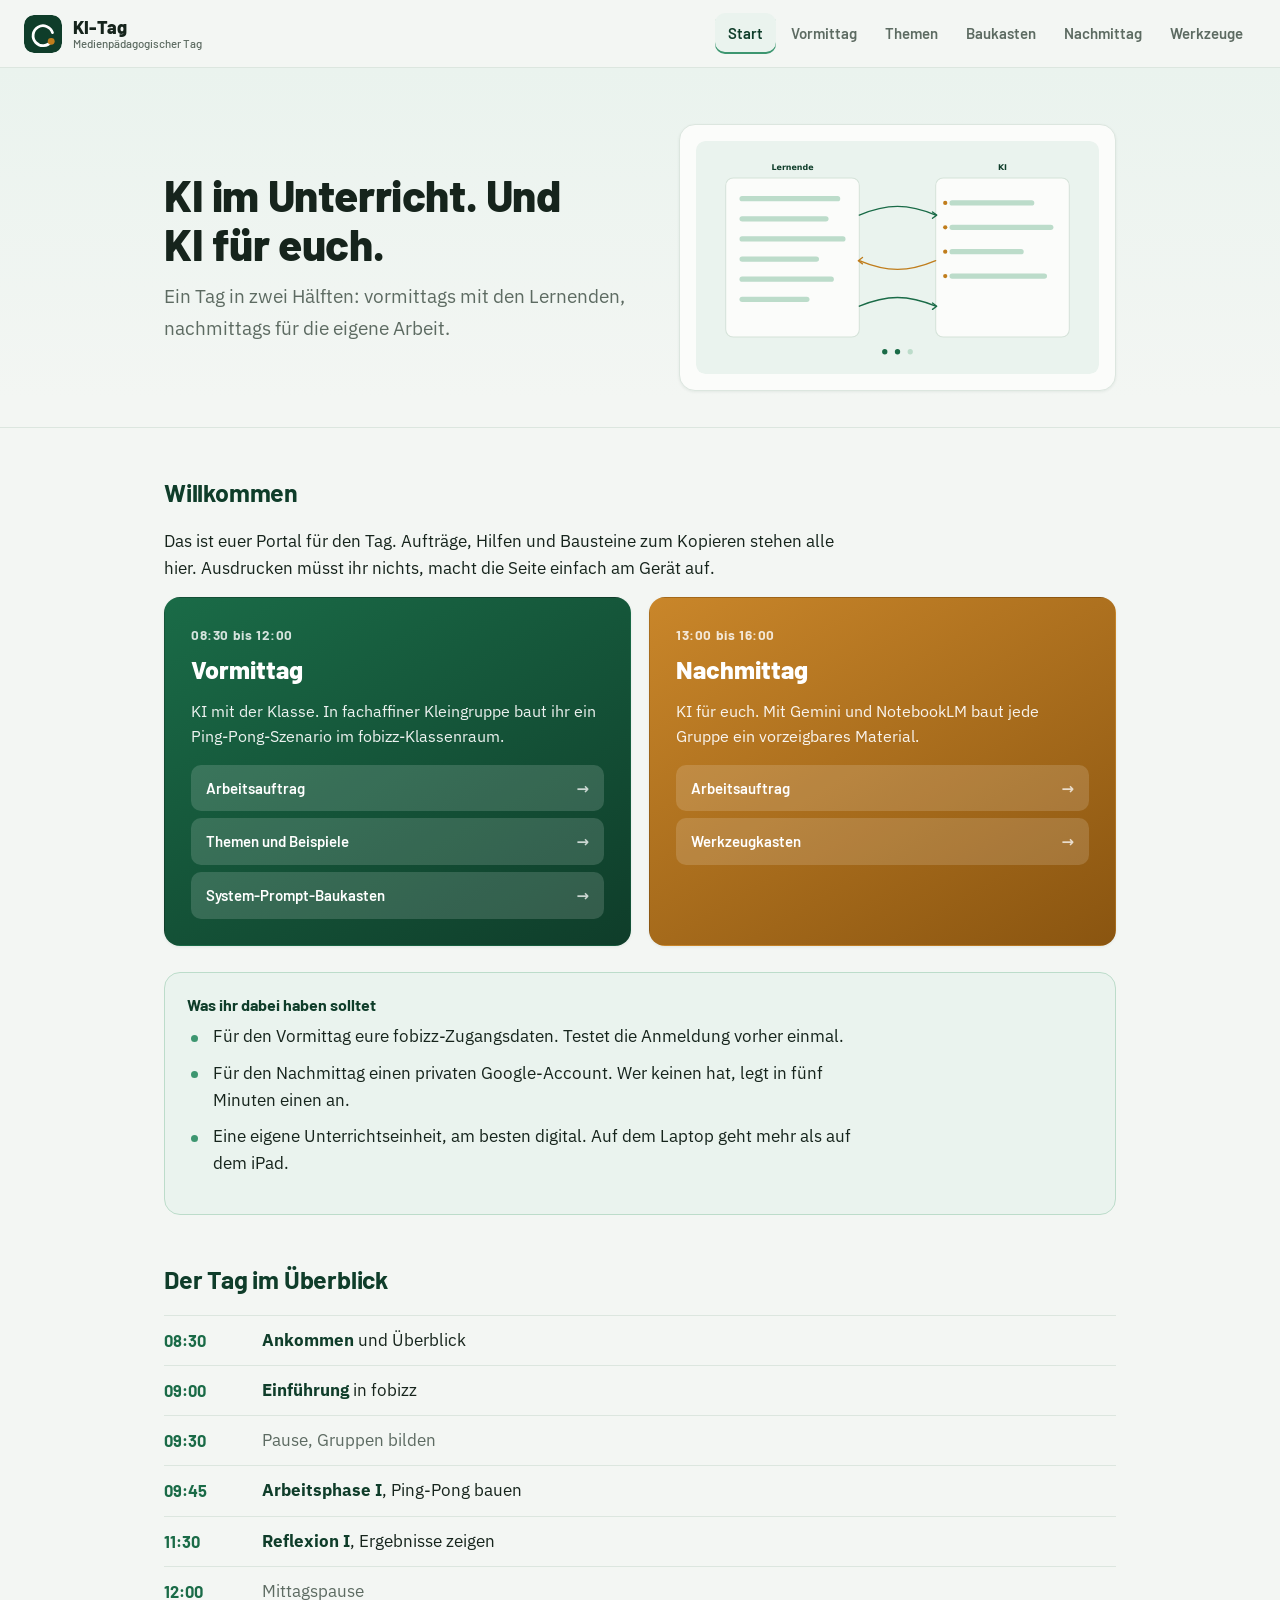
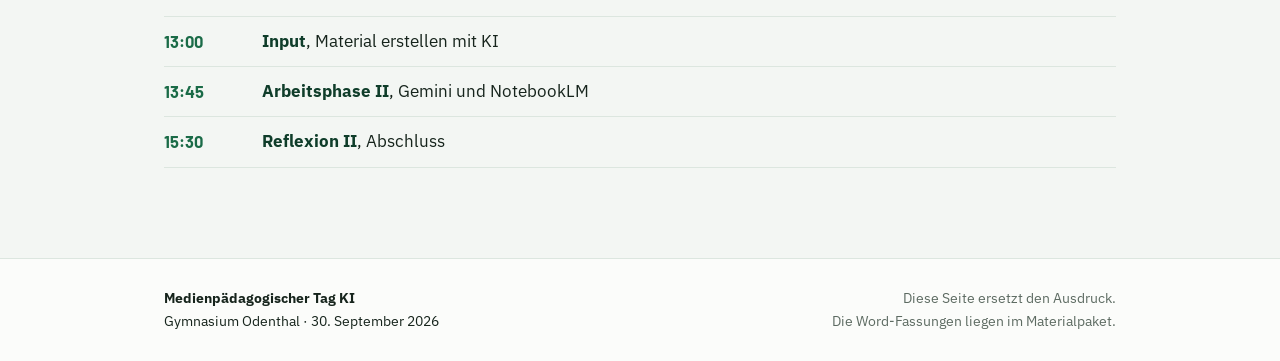
==== commit 56c83f6c: "Termin eingetragen: 30. September 2026, Gymnasium Odenthal Alle Platzhalter gefuellt. Datum und Schu" ====
--- a/website/index.html
+++ b/website/index.html
@@ -71,7 +71,7 @@
 
 <footer>
   <div class="wrap foot">
-    <p><b>Medienpädagogischer Tag KI</b><br>Gymnasium Odenthal · [Datum]</p>
+    <p><b>Medienpädagogischer Tag KI</b><br>Gymnasium Odenthal · 30. September 2026</p>
     <p class="mut">Diese Seite ersetzt den Ausdruck.<br>Die Word-Fassungen liegen im Materialpaket.</p>
   </div>
 </footer>
